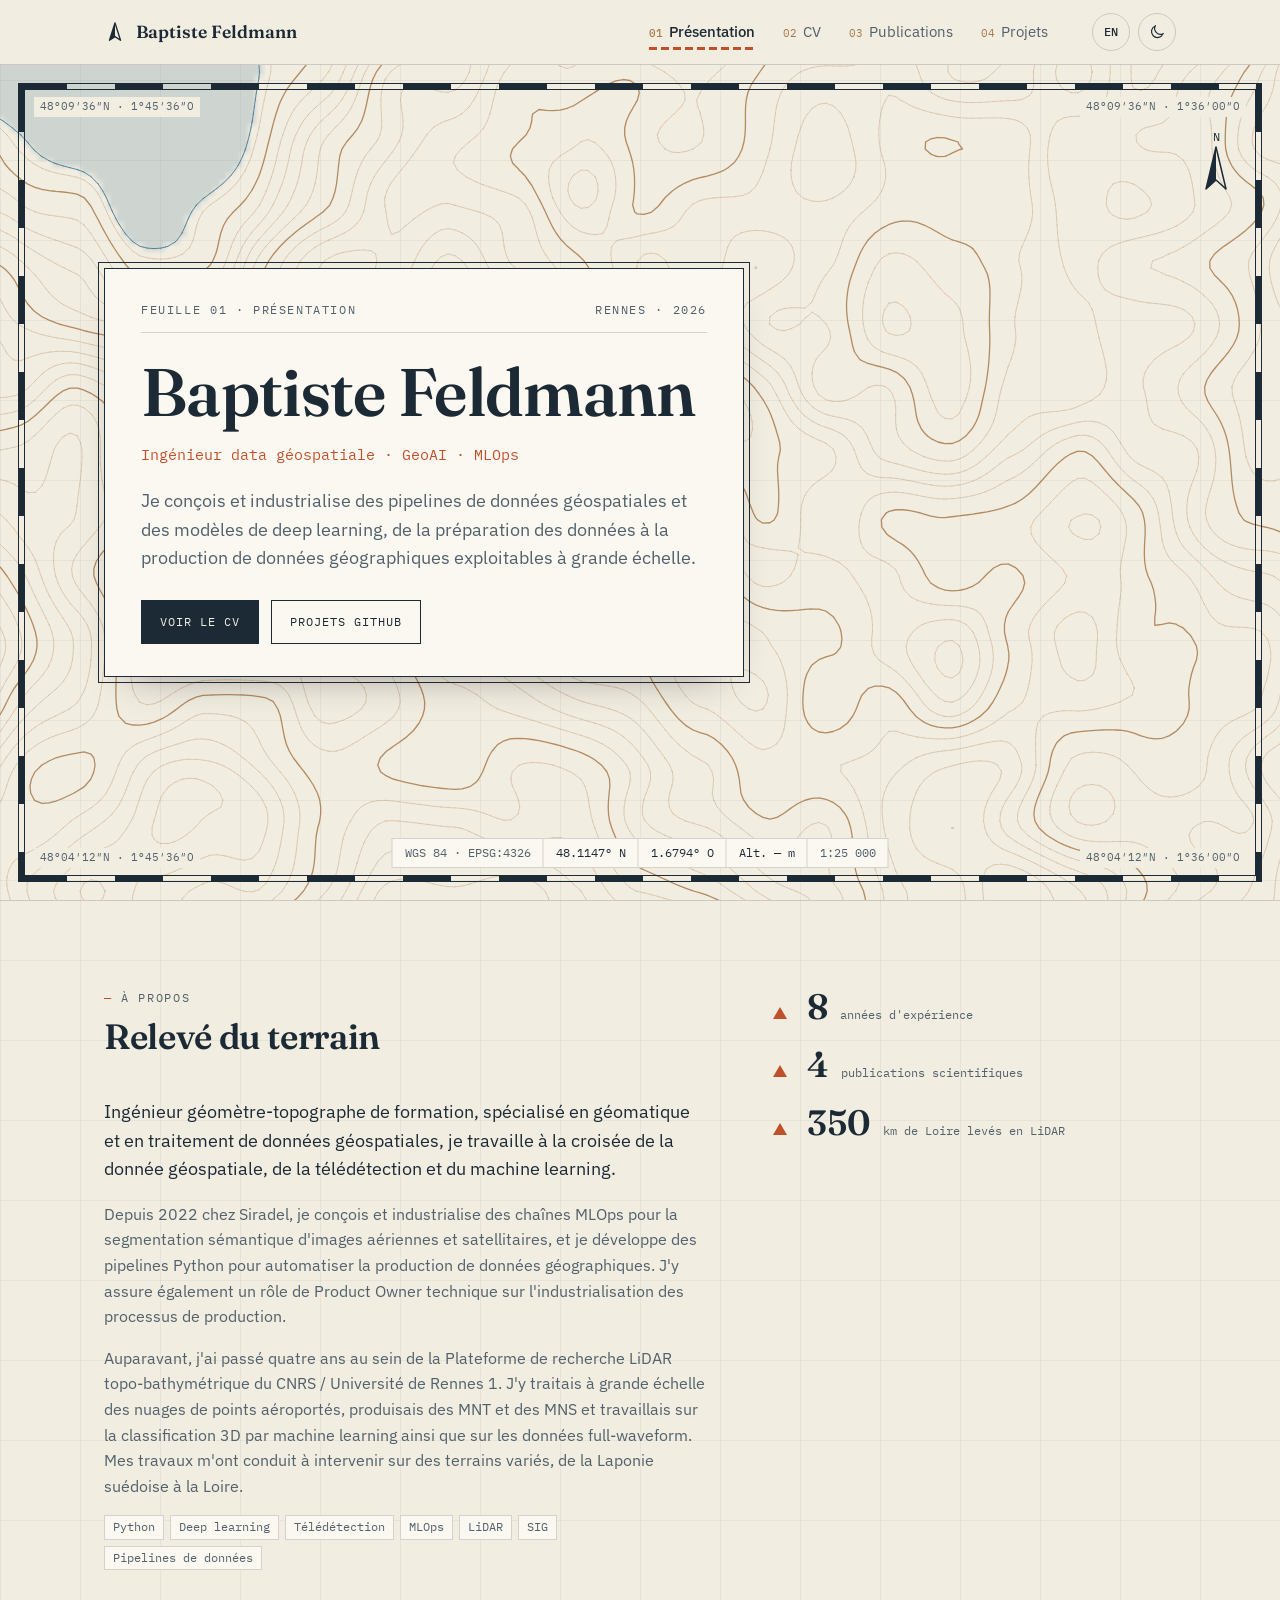
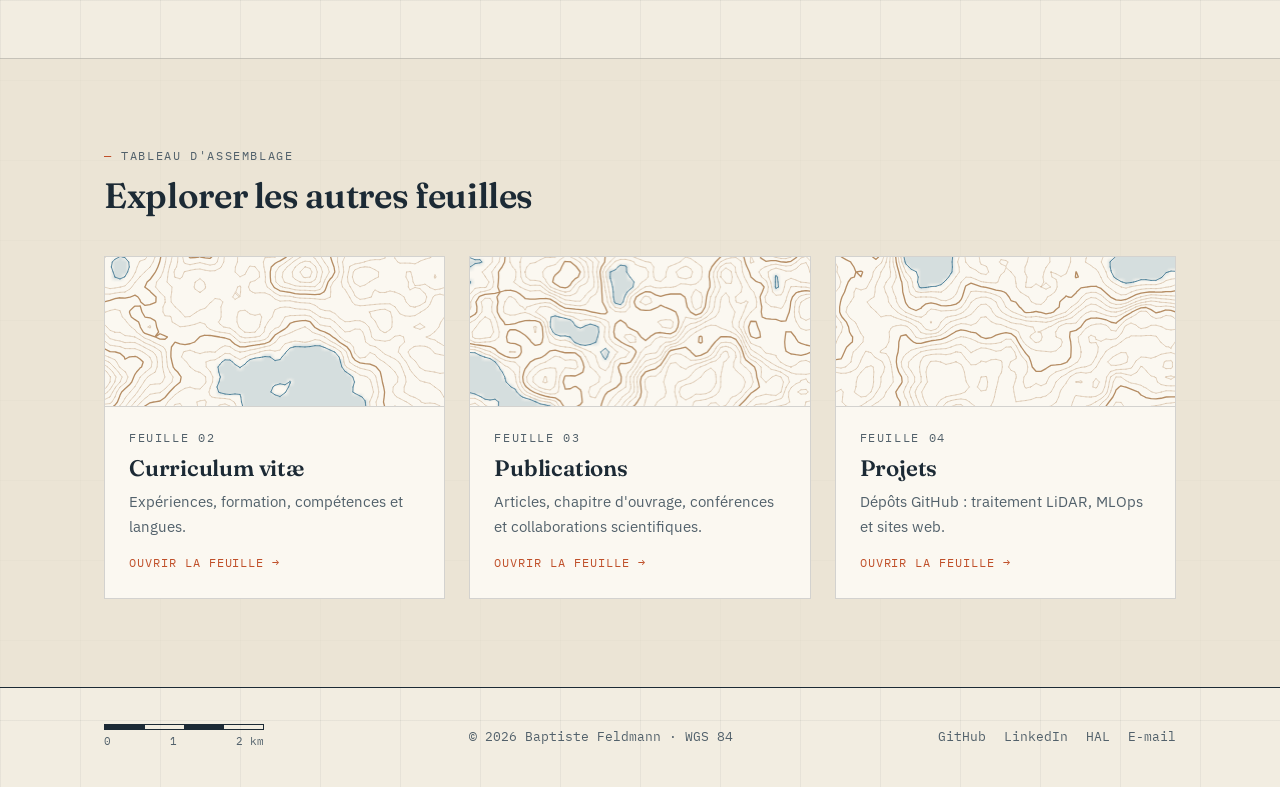
==== index.html @ 1d106fc7 "Publie le portfolio bilingue au style cartographique Quatre pages en français et leur version anglai" ====
<!doctype html>
<html lang="fr">
<head>
  <meta charset="utf-8">
  <meta name="viewport" content="width=device-width, initial-scale=1">
  <title>Baptiste Feldmann — Ingénieur data géospatiale</title>
  <meta name="description" content="Baptiste Feldmann, ingénieur data géospatiale à Rennes : pipelines Python, télédétection, deep learning, MLOps et LiDAR.">
  <link rel="alternate" hreflang="fr" href="https://baptistefeldmann.github.io/">
  <link rel="alternate" hreflang="en" href="https://baptistefeldmann.github.io/en/">
  <meta property="og:type" content="website">
  <meta property="og:title" content="Baptiste Feldmann — Ingénieur data géospatiale">
  <meta property="og:description" content="Pipelines de données géospatiales, télédétection, deep learning et MLOps.">
  <meta property="og:url" content="https://baptistefeldmann.github.io/">
  <link rel="icon" href="assets/favicon.svg" type="image/svg+xml">
  <link rel="preconnect" href="https://fonts.googleapis.com">
  <link rel="preconnect" href="https://fonts.gstatic.com" crossorigin>
  <link rel="stylesheet" href="https://fonts.googleapis.com/css2?family=Fraunces:opsz,wght@9..144,400;9..144,600&family=IBM+Plex+Mono:wght@400;500&family=IBM+Plex+Sans:wght@400;500;600&display=swap">
  <link rel="stylesheet" href="css/style.css">
  <script>(function(){var t;try{t=localStorage.getItem('theme')}catch(e){}document.documentElement.dataset.theme=t||(matchMedia('(prefers-color-scheme: dark)').matches?'dark':'light')})();</script>
  <script src="js/main.js" defer></script>
</head>
<body>

  <header class="site-header">
    <div class="container site-header__inner">
      <a class="brand" href="index.html">
        <svg width="22" height="22" viewBox="0 0 24 24" aria-hidden="true"><path d="M12 2 18 21 12 17 6 21Z" fill="none" stroke="currentColor" stroke-width="1.5" stroke-linejoin="round"/><path d="M12 2v15l-6 4Z" fill="currentColor"/></svg>
        Baptiste Feldmann
      </a>
      <nav class="site-nav" aria-label="Navigation principale">
        <a href="index.html" aria-current="page"><span>01</span>Présentation</a>
        <a href="cv.html"><span>02</span>CV</a>
        <a href="publications.html"><span>03</span>Publications</a>
        <a href="projets.html"><span>04</span>Projets</a>
      </nav>
      <a class="lang-switch" href="en/index.html" hreflang="en" lang="en" title="English version">EN</a>
      <button class="theme-toggle" type="button" aria-label="Basculer entre thème clair et sombre">
        <svg class="icon-moon" width="18" height="18" viewBox="0 0 24 24" fill="none" stroke="currentColor" stroke-width="1.6"><path d="M20 14.5A8 8 0 0 1 9.5 4a8 8 0 1 0 10.5 10.5Z"/></svg>
        <svg class="icon-sun" width="18" height="18" viewBox="0 0 24 24" fill="none" stroke="currentColor" stroke-width="1.6"><circle cx="12" cy="12" r="4"/><path d="M12 2v2M12 20v2M2 12h2M20 12h2M4.9 4.9l1.4 1.4M17.7 17.7l1.4 1.4M4.9 19.1l1.4-1.4M17.7 6.3l1.4-1.4"/></svg>
      </button>
    </div>
  </header>

  <main>
    <section class="hero">
      <canvas class="topo" data-seed="7" data-scale="520" data-levels="24" aria-hidden="true"></canvas>
      <div class="frame" aria-hidden="true"><i></i><i></i><i></i><i></i></div>
      <span class="coord coord--tl" aria-hidden="true">48°09′36″N · 1°45′36″O</span>
      <span class="coord coord--tr" aria-hidden="true">48°09′36″N · 1°36′00″O</span>
      <span class="coord coord--bl" aria-hidden="true">48°04′12″N · 1°45′36″O</span>
      <span class="coord coord--br" aria-hidden="true">48°04′12″N · 1°36′00″O</span>

      <svg class="north" width="40" height="64" viewBox="0 0 40 64" aria-hidden="true">
        <text x="20" y="12" text-anchor="middle" font-family="IBM Plex Mono, monospace" font-size="12" fill="currentColor">N</text>
        <path d="M20 18 30 60 20 51 10 60Z" fill="none" stroke="currentColor" stroke-width="1.5" stroke-linejoin="round"/>
        <path d="M20 18v33l-10 9Z" fill="currentColor"/>
      </svg>

      <div class="container hero__content">
        <div class="cartouche">
          <p class="label"><span>Feuille 01 · Présentation</span><span>Rennes · 2026</span></p>
          <h1>Baptiste Feldmann</h1>
          <p class="hero__role">Ingénieur data géospatiale · GeoAI · MLOps</p>
          <p class="hero__lead">Je conçois et industrialise des pipelines de données géospatiales et des modèles de deep learning, de la préparation des données à la production de données géographiques exploitables à grande échelle.</p>
          <div class="hero__actions">
            <a class="btn btn--primary" href="cv.html">Voir le CV</a>
            <a class="btn" href="projets.html">Projets GitHub</a>
          </div>
        </div>
      </div>

      <div class="statusbar" aria-hidden="true">
        <span class="hide-sm">WGS 84 · EPSG:4326</span>
        <span data-readout="lat">48.1147° N</span>
        <span data-readout="lon">1.6794° O</span>
        <span data-readout="alt">Alt. — m</span>
        <span class="hide-sm">1:25 000</span>
      </div>
    </section>

    <section class="section">
      <div class="container about">
        <div>
          <div class="section__head">
            <span class="label">À propos</span>
            <h2>Relevé du terrain</h2>
          </div>
          <p class="lead">Ingénieur géomètre-topographe de formation, spécialisé en géomatique et en traitement de données géospatiales, je travaille à la croisée de la donnée géospatiale, de la télédétection et du machine learning.</p>
          <p class="muted">Depuis 2022 chez Siradel, je conçois et industrialise des chaînes MLOps pour la segmentation sémantique d'images aériennes et satellitaires, et je développe des pipelines Python pour automatiser la production de données géographiques. J'y assure également un rôle de Product Owner technique sur l'industrialisation des processus de production.</p>
          <p class="muted">Auparavant, j'ai passé quatre ans au sein de la Plateforme de recherche LiDAR topo-bathymétrique du CNRS / Université de Rennes 1. J'y traitais à grande échelle des nuages de points aéroportés, produisais des MNT et des MNS et travaillais sur la classification 3D par machine learning ainsi que sur les données full-waveform. Mes travaux m'ont conduit à intervenir sur des terrains variés, de la Laponie suédoise à la Loire.</p>
          <ul class="tags" aria-label="Mots-clés">
            <li class="tag">Python</li>
            <li class="tag">Deep learning</li>
            <li class="tag">Télédétection</li>
            <li class="tag">MLOps</li>
            <li class="tag">LiDAR</li>
            <li class="tag">SIG</li>
            <li class="tag">Pipelines de données</li>
          </ul>
        </div>
        <div class="about__side">
          <ul class="spots" aria-label="Chiffres clés">
            <li class="spot"><strong>8</strong><span>années d'expérience</span></li>
            <li class="spot"><strong>4</strong><span>publications scientifiques</span></li>
            <li class="spot"><strong>350</strong><span>km de Loire levés en LiDAR</span></li>
          </ul>
        </div>
      </div>
    </section>

    <section class="section section--tint">
      <div class="container">
        <div class="section__head">
          <span class="label">Tableau d'assemblage</span>
          <h2>Explorer les autres feuilles</h2>
        </div>
        <div class="sheets">
          <a class="sheet" href="cv.html">
            <canvas class="topo" data-seed="21" data-scale="110" data-cell="5" data-levels="14" aria-hidden="true"></canvas>
            <div class="sheet__body">
              <span class="label">Feuille 02</span>
              <h3>Curriculum vitæ</h3>
              <p>Expériences, formation, compétences et langues.</p>
              <span class="sheet__go">Ouvrir la feuille →</span>
            </div>
          </a>
          <a class="sheet" href="publications.html">
            <canvas class="topo" data-seed="58" data-scale="110" data-cell="5" data-levels="14" aria-hidden="true"></canvas>
            <div class="sheet__body">
              <span class="label">Feuille 03</span>
              <h3>Publications</h3>
              <p>Articles, chapitre d'ouvrage, conférences et collaborations scientifiques.</p>
              <span class="sheet__go">Ouvrir la feuille →</span>
            </div>
          </a>
          <a class="sheet" href="projets.html">
            <canvas class="topo" data-seed="93" data-scale="110" data-cell="5" data-levels="14" aria-hidden="true"></canvas>
            <div class="sheet__body">
              <span class="label">Feuille 04</span>
              <h3>Projets</h3>
              <p>Dépôts GitHub : traitement LiDAR, MLOps et sites web.</p>
              <span class="sheet__go">Ouvrir la feuille →</span>
            </div>
          </a>
        </div>
      </div>
    </section>
  </main>

  <footer class="site-footer">
    <div class="container site-footer__inner">
      <div class="scalebar" aria-hidden="true">
        <div class="scalebar__bar"><span></span><span></span><span></span><span></span></div>
        <div class="scalebar__labels"><span>0</span><span>1</span><span>2 km</span></div>
      </div>
      <p>© <span data-year>2026</span> Baptiste Feldmann · WGS 84</p>
      <ul class="footer-links">
        <li><a href="https://github.com/baptistefeldmann">GitHub</a></li>
        <li><a href="https://www.linkedin.com/in/baptiste-feldmann-a589b4167">LinkedIn</a></li>
        <li><a href="https://hal.science/search/index/?q=authFullName_t%3A%22Baptiste+Feldmann%22">HAL</a></li>
        <li><a href="mailto:feldmann.baptiste@gmail.com">E-mail</a></li>
      </ul>
    </div>
  </footer>

</body>
</html>
---- css/style.css ----
/* ==========================================================================
   Portfolio — style cartographique
   ========================================================================== */

/* ---------- Jetons de couleur ---------- */
:root {
  --paper: #f2ede1;
  --paper-2: #e9e2d0;
  --paper-3: #fbf8f1;
  --ink: #1c2a35;
  --ink-soft: #52616b;
  --line: rgba(28, 42, 53, 0.18);
  --grid: rgba(28, 42, 53, 0.055);
  --contour: #a9794a;
  --water: #2d6a88;
  --accent: #c0502a;
  --forest: #5b7a4a;

  --font-title: "Fraunces", Georgia, serif;
  --font-body: "IBM Plex Sans", system-ui, sans-serif;
  --font-mono: "IBM Plex Mono", ui-monospace, monospace;

  --maxw: 1120px;
  --header-h: 64px;
  color-scheme: light;
}

[data-theme="dark"] {
  --paper: #0e1920;
  --paper-2: #13222c;
  --paper-3: #172935;
  --ink: #e3e7df;
  --ink-soft: #9fb0b8;
  --line: rgba(227, 231, 223, 0.16);
  --grid: rgba(227, 231, 223, 0.045);
  --contour: #c99a63;
  --water: #5fb0d4;
  --accent: #ee7a4c;
  --forest: #8fb07a;
  color-scheme: dark;
}

/* ---------- Base ---------- */
*, *::before, *::after { box-sizing: border-box; }
[hidden] { display: none !important; }

html { scroll-behavior: smooth; }

body {
  margin: 0;
  font-family: var(--font-body);
  font-size: 1rem;
  line-height: 1.6;
  color: var(--ink);
  background-color: var(--paper);
  /* graticule */
  background-image:
    linear-gradient(var(--grid) 1px, transparent 1px),
    linear-gradient(90deg, var(--grid) 1px, transparent 1px);
  background-size: 80px 80px;
  -webkit-font-smoothing: antialiased;
}

h1, h2, h3 {
  font-family: var(--font-title);
  font-weight: 600;
  line-height: 1.15;
  margin: 0 0 0.5em;
  letter-spacing: -0.01em;
}

p { margin: 0 0 1em; }
a { color: inherit; }
a:hover { color: var(--accent); }
:focus-visible { outline: 2px solid var(--accent); outline-offset: 3px; }

.mono { font-family: var(--font-mono); }

.container {
  width: 100%;
  max-width: var(--maxw);
  margin: 0 auto;
  padding: 0 24px;
}

.label {
  font-family: var(--font-mono);
  font-size: 0.72rem;
  letter-spacing: 0.14em;
  text-transform: uppercase;
  color: var(--ink-soft);
}

/* ---------- En-tête ---------- */
.site-header {
  position: sticky;
  top: 0;
  z-index: 50;
  background: color-mix(in srgb, var(--paper) 88%, transparent);
  backdrop-filter: blur(8px);
  border-bottom: 1px solid var(--line);
}

.site-header__inner {
  display: flex;
  align-items: center;
  gap: 24px;
  min-height: var(--header-h);
}

.brand {
  display: flex;
  align-items: center;
  gap: 10px;
  text-decoration: none;
  font-family: var(--font-title);
  font-weight: 600;
  font-size: 1.1rem;
}
.brand svg { flex: none; }

.site-nav {
  display: flex;
  gap: 4px;
  margin-left: auto;
}
.lang-switch + .theme-toggle { margin-left: -16px; }

.site-nav a {
  position: relative;
  display: flex;
  align-items: baseline;
  gap: 6px;
  padding: 8px 12px;
  text-decoration: none;
  font-size: 0.92rem;
  color: var(--ink-soft);
  white-space: nowrap;
}
.site-nav a span {
  font-family: var(--font-mono);
  font-size: 0.7rem;
  color: var(--contour);
}
.site-nav a:hover { color: var(--ink); }
.site-nav a[aria-current="page"] { color: var(--ink); font-weight: 500; }
.site-nav a[aria-current="page"]::after {
  content: "";
  position: absolute;
  left: 12px;
  right: 12px;
  bottom: 2px;
  height: 3px;
  background: repeating-linear-gradient(90deg, var(--accent) 0 8px, transparent 8px 12px);
}

.lang-switch,
.theme-toggle {
  display: grid;
  place-items: center;
  width: 38px;
  height: 38px;
  border: 1px solid var(--line);
  border-radius: 50%;
  background: transparent;
  color: var(--ink);
  cursor: pointer;
}
.lang-switch { font-family: var(--font-mono); font-size: 0.72rem; font-weight: 500; letter-spacing: 0.04em; text-decoration: none; }
.lang-switch:hover, .theme-toggle:hover { border-color: var(--ink); color: var(--ink); }
.site-nav + .lang-switch { margin-left: 8px; }
.theme-toggle .icon-sun { display: none; }
[data-theme="dark"] .theme-toggle .icon-sun { display: block; }
[data-theme="dark"] .theme-toggle .icon-moon { display: none; }

/* ---------- Boutons & étiquettes ---------- */
.btn {
  display: inline-flex;
  align-items: center;
  gap: 8px;
  padding: 11px 18px;
  border: 1px solid var(--ink);
  background: transparent;
  color: var(--ink);
  font-family: var(--font-mono);
  font-size: 0.78rem;
  letter-spacing: 0.08em;
  text-transform: uppercase;
  text-decoration: none;
  transition: background 0.15s, color 0.15s, border-color 0.15s;
}
.btn:hover { border-color: var(--accent); color: var(--accent); }
.btn--primary { background: var(--ink); color: var(--paper); }
.btn--primary:hover { background: var(--accent); border-color: var(--accent); color: #fff; }

.tags { display: flex; flex-wrap: wrap; gap: 6px; padding: 0; margin: 0; list-style: none; }
.tag {
  font-family: var(--font-mono);
  font-size: 0.72rem;
  padding: 2px 8px;
  border: 1px solid var(--line);
  color: var(--ink-soft);
  background: var(--paper-3);
}

/* ---------- Cadre de carte (neatline) ---------- */
.frame {
  position: absolute;
  inset: 18px;
  border: 1px solid var(--ink);
  pointer-events: none;
  z-index: 1;
}
.frame::after {
  content: "";
  position: absolute;
  inset: 5px;
  border: 1px solid var(--ink);
}
.frame i { position: absolute; }
.frame i:nth-child(1), .frame i:nth-child(2) {
  left: 0; right: 0; height: 5px;
  background: repeating-linear-gradient(90deg, var(--ink) 0 48px, transparent 48px 96px);
}
.frame i:nth-child(1) { top: 0; }
.frame i:nth-child(2) { bottom: 0; }
.frame i:nth-child(3), .frame i:nth-child(4) {
  top: 0; bottom: 0; width: 5px;
  background: repeating-linear-gradient(180deg, var(--ink) 0 48px, transparent 48px 96px);
}
.frame i:nth-child(3) { left: 0; }
.frame i:nth-child(4) { right: 0; }

/* ---------- Cartouche (bloc titre de carte) ---------- */
.cartouche {
  position: relative;
  background: var(--paper-3);
  border: 1px solid var(--ink);
  outline: 1px solid var(--ink);
  outline-offset: 5px;
  padding: 32px 36px;
  box-shadow: 0 18px 40px -24px rgba(0, 0, 0, 0.45);
}
.cartouche .label {
  display: flex;
  justify-content: space-between;
  gap: 16px;
  padding-bottom: 12px;
  margin-bottom: 20px;
  border-bottom: 1px solid var(--line);
}

/* ---------- Canvas topographique ---------- */
canvas.topo { display: block; width: 100%; height: 100%; }

/* ---------- Hero (page d'accueil) ---------- */
.hero {
  position: relative;
  min-height: calc(100svh - var(--header-h));
  display: flex;
  align-items: center;
  overflow: hidden;
  cursor: crosshair;
  border-bottom: 1px solid var(--line);
}
.hero > canvas.topo { position: absolute; inset: 0; }

.hero__content { position: relative; z-index: 2; padding: 110px 24px 130px; }
.hero .cartouche { max-width: 640px; cursor: auto; }

.hero h1 { font-size: clamp(2.4rem, 6vw, 4.2rem); margin-bottom: 0.2em; }
.hero__role {
  font-family: var(--font-mono);
  font-size: 0.92rem;
  color: var(--accent);
  margin-bottom: 1.4em;
}
.hero__lead { font-size: 1.1rem; color: var(--ink-soft); max-width: 52ch; }
.hero__actions { display: flex; flex-wrap: wrap; gap: 12px; margin-top: 28px; }

.coord {
  position: absolute;
  z-index: 2;
  font-family: var(--font-mono);
  font-size: 0.7rem;
  color: var(--ink-soft);
  background: var(--paper);
  padding: 1px 6px;
}
.coord--tl { top: 32px; left: 34px; }
.coord--tr { top: 32px; right: 34px; }
.coord--bl { bottom: 32px; left: 34px; }
.coord--br { bottom: 32px; right: 34px; }

.north {
  position: absolute;
  z-index: 2;
  top: 64px;
  right: 44px;
  color: var(--ink);
}

.statusbar {
  position: absolute;
  z-index: 2;
  left: 50%;
  bottom: 32px;
  transform: translateX(-50%);
  display: flex;
  border: 1px solid var(--line);
  background: var(--paper-3);
  font-family: var(--font-mono);
  font-size: 0.72rem;
  color: var(--ink-soft);
  white-space: nowrap;
}
.statusbar span { padding: 5px 12px; }
.statusbar span + span { border-left: 1px solid var(--line); }
.statusbar [data-readout] { color: var(--ink); min-width: 11ch; }

/* ---------- Barre d'échelle ---------- */
.scalebar { font-family: var(--font-mono); font-size: 0.68rem; color: var(--ink-soft); width: 160px; }
.scalebar__bar { display: flex; height: 6px; border: 1px solid var(--ink); }
.scalebar__bar span { flex: 1; }
.scalebar__bar span:nth-child(odd) { background: var(--ink); }
.scalebar__labels { display: flex; justify-content: space-between; margin-top: 3px; }

/* ---------- En-tête des pages intérieures ---------- */
.page-head {
  position: relative;
  overflow: hidden;
  padding: 72px 0 64px;
  border-bottom: 1px solid var(--line);
}
.page-head > canvas.topo {
  position: absolute;
  inset: 0;
  -webkit-mask-image: linear-gradient(to right, transparent 15%, #000 70%);
  mask-image: linear-gradient(to right, transparent 15%, #000 70%);
}
.page-head .container { position: relative; }
.page-head .cartouche { max-width: 600px; }
.page-head h1 { font-size: clamp(2rem, 4.5vw, 3rem); }
.page-head p:last-child { margin-bottom: 0; color: var(--ink-soft); }

/* ---------- Sections ---------- */
.section { padding: 88px 0; }
.section + .section { border-top: 1px solid var(--line); }
.section--tint { background: color-mix(in srgb, var(--paper-2) 70%, transparent); }

.section__head { margin-bottom: 40px; }
.section__head h2 { font-size: clamp(1.6rem, 3vw, 2.2rem); }
.section__head .label { display: block; margin-bottom: 10px; }
.section__head .label::before { content: "— "; color: var(--accent); }

.lead { font-size: 1.12rem; }
.muted { color: var(--ink-soft); }

/* ---------- Accueil : à propos + points cotés ---------- */
.about {
  display: grid;
  grid-template-columns: 1.5fr 1fr;
  gap: 64px;
  align-items: start;
}

.spots { list-style: none; margin: 0; padding: 0; display: grid; gap: 22px; }
.spot { display: grid; grid-template-columns: 22px auto 1fr; align-items: baseline; gap: 12px; }
.spot::before {
  content: "";
  width: 0; height: 0;
  border-left: 7px solid transparent;
  border-right: 7px solid transparent;
  border-bottom: 12px solid var(--accent);
}
.spot strong { font-family: var(--font-title); font-size: 2.2rem; font-weight: 600; line-height: 1; }
.spot span { font-family: var(--font-mono); font-size: 0.78rem; color: var(--ink-soft); }

.about__side { display: grid; gap: 40px; }

/* ---------- Accueil : index des feuilles ---------- */
.sheets {
  display: grid;
  grid-template-columns: repeat(3, 1fr);
  gap: 24px;
}

.sheet {
  display: flex;
  flex-direction: column;
  text-decoration: none;
  background: var(--paper-3);
  border: 1px solid var(--line);
  transition: transform 0.2s, border-color 0.2s, box-shadow 0.2s;
}
.sheet:hover {
  color: inherit;
  transform: translateY(-4px);
  border-color: var(--ink);
  box-shadow: 0 16px 32px -22px rgba(0, 0, 0, 0.5);
}
.sheet canvas.topo { height: 150px; border-bottom: 1px solid var(--line); }
.sheet__body { padding: 22px 24px 26px; display: flex; flex-direction: column; flex: 1; }
.sheet__body h3 { font-size: 1.4rem; margin: 8px 0 8px; }
.sheet__body p { color: var(--ink-soft); font-size: 0.95rem; }
.sheet__go { margin-top: auto; font-family: var(--font-mono); font-size: 0.75rem; letter-spacing: 0.08em; text-transform: uppercase; color: var(--accent); }

/* ---------- CV : itinéraire ---------- */
.cv-layout {
  display: grid;
  grid-template-columns: minmax(0, 1.7fr) minmax(0, 1fr);
  gap: 64px;
  align-items: start;
}

.cv-block + .cv-block { margin-top: 56px; }
.cv-block > h2 { font-size: 1.6rem; display: flex; align-items: baseline; gap: 12px; }
.cv-block > h2 .label { font-size: 0.68rem; }

.route { list-style: none; margin: 28px 0 0; padding: 0 0 0 38px; position: relative; }
.route::before {
  content: "";
  position: absolute;
  left: 8px;
  top: 10px;
  bottom: 24px;
  border-left: 2px dashed var(--accent);
}

.waypoint { position: relative; padding-bottom: 36px; }
.waypoint:last-child { padding-bottom: 0; }
.waypoint::before {
  content: "";
  position: absolute;
  left: -38px;
  top: 4px;
  width: 18px;
  height: 18px;
  border-radius: 50%;
  border: 2px solid var(--accent);
  background: var(--accent);
  box-shadow: inset 0 0 0 3px var(--paper);
}
.route--edu::before { border-left-color: var(--water); }
.route--edu .waypoint::before { border-color: var(--water); background: var(--water); }

.waypoint__date { font-family: var(--font-mono); font-size: 0.78rem; color: var(--ink-soft); }
.waypoint h3 { font-size: 1.25rem; margin: 4px 0 2px; }
.waypoint__org { font-weight: 500; margin-bottom: 10px; }
.waypoint__org span { color: var(--ink-soft); font-weight: 400; }
.waypoint p { color: var(--ink-soft); }
.waypoint ul:not(.tags) { margin: 0 0 12px; padding-left: 18px; color: var(--ink-soft); }

/* ---------- CV : légende des compétences ---------- */
.aside-stack { display: grid; gap: 28px; position: sticky; top: calc(var(--header-h) + 24px); }

.legend {
  background: var(--paper-3);
  border: 1px solid var(--ink);
  padding: 24px;
}
.legend > .label { display: block; padding-bottom: 12px; margin-bottom: 16px; border-bottom: 1px solid var(--line); }
.legend h3 { font-family: var(--font-body); font-size: 0.88rem; font-weight: 600; margin: 18px 0 10px; display: flex; align-items: center; gap: 10px; }
.legend ul { list-style: none; margin: 0; padding: 0; display: grid; gap: 8px; }
.legend li { display: flex; align-items: center; justify-content: space-between; gap: 12px; font-size: 0.9rem; }

/* symboles de légende */
.sym { flex: none; display: inline-block; width: 14px; height: 14px; --c: var(--accent); }
.sym--point { border-radius: 50%; background: var(--c); box-shadow: inset 0 0 0 3px var(--paper-3); border: 1.5px solid var(--c); }
.sym--area { background: repeating-linear-gradient(45deg, var(--c) 0 1.5px, transparent 1.5px 4px); border: 1.5px solid var(--c); }
.sym--line { height: 3px; width: 18px; background: repeating-linear-gradient(90deg, var(--c) 0 5px, transparent 5px 8px); }
.sym--tri { width: 0; height: 0; border-left: 7px solid transparent; border-right: 7px solid transparent; border-bottom: 12px solid var(--c); }

/* niveau façon barre d'échelle */
.level {
  position: relative;
  flex: none;
  width: 80px;
  height: 7px;
  margin-left: auto;
  border: 1px solid var(--ink-soft);
  background: linear-gradient(90deg, var(--ink) var(--v, 0%), transparent var(--v, 0%));
}
.level::after {
  content: "";
  position: absolute;
  inset: 0;
  background: repeating-linear-gradient(90deg, transparent 0 calc(20% - 1px), var(--paper-3) calc(20% - 1px) 20%);
}

.legend__group + .legend__group { margin-top: 16px; }
.legend__group h3 { margin: 0 0 4px; }
.legend__group p { margin: 0 0 0 24px; font-size: 0.84rem; color: var(--ink-soft); }

.legend p.note { font-size: 0.9rem; color: var(--ink-soft); margin: 0 0 12px; }
.legend p.note:last-child { margin-bottom: 0; }
.legend p.note strong { color: var(--ink); font-weight: 600; }

.cv-download { display: grid; gap: 12px; justify-items: center; }
.cv-download .btn { width: 100%; justify-content: center; }
.cv-download__alt { font-family: var(--font-mono); font-size: 0.75rem; color: var(--ink-soft); }

/* ---------- Publications ---------- */
.pub-layout {
  display: grid;
  grid-template-columns: 240px minmax(0, 1fr);
  gap: 56px;
  align-items: start;
}

.layers {
  position: sticky;
  top: calc(var(--header-h) + 24px);
  background: var(--paper-3);
  border: 1px solid var(--ink);
  padding: 20px;
}
.layers > .label { display: block; padding-bottom: 10px; margin-bottom: 12px; border-bottom: 1px solid var(--line); }
.layer {
  display: flex;
  align-items: center;
  gap: 10px;
  padding: 7px 0;
  font-size: 0.9rem;
  cursor: pointer;
}
.layer input { accent-color: var(--ink); margin: 0; }
.layer__count { margin-left: auto; font-family: var(--font-mono); font-size: 0.75rem; color: var(--ink-soft); }

.pubs { display: grid; gap: 0; }
.pub {
  display: grid;
  grid-template-columns: 64px minmax(0, 1fr);
  gap: 20px;
  padding: 26px 0;
  border-bottom: 1px solid var(--line);
}
.pub:first-child { padding-top: 0; }
.pub__year { font-family: var(--font-mono); font-size: 0.9rem; color: var(--ink-soft); padding-top: 2px; }
.pub__type { display: inline-flex; align-items: center; gap: 8px; font-family: var(--font-mono); font-size: 0.7rem; letter-spacing: 0.1em; text-transform: uppercase; color: var(--ink-soft); }
.pub h3 { font-size: 1.2rem; margin: 8px 0 6px; }
.pub__authors { margin-bottom: 2px; font-size: 0.95rem; }
.pub__venue { color: var(--ink-soft); font-size: 0.92rem; margin-bottom: 10px; }
.pub__links { display: flex; gap: 16px; font-family: var(--font-mono); font-size: 0.75rem; }
.pub__links a { color: var(--accent); text-decoration: none; }
.pub__links a:hover { text-decoration: underline; }

.pub[data-type="article"] .sym { --c: var(--water); }
.pub[data-type="chapter"] .sym { --c: var(--forest); }
.pub[data-type="conference"] .sym { --c: var(--accent); }
.pub[data-type="thesis"] .sym { --c: var(--contour); }
.pub__note { font-size: 0.88rem; color: var(--ink-soft); margin: -4px 0 10px; }

.collabs {
  display: grid;
  grid-template-columns: repeat(auto-fill, minmax(250px, 1fr));
  gap: 20px;
}
.collab {
  background: var(--paper-3);
  border: 1px solid var(--line);
  padding: 22px;
  position: relative;
}
.collab::before {
  content: "";
  position: absolute;
  top: 22px;
  right: 22px;
  width: 12px;
  height: 12px;
  border-radius: 50% 50% 50% 0;
  transform: rotate(-45deg);
  background: var(--accent);
}
.collab h3 { font-family: var(--font-body); font-size: 1rem; margin: 10px 0 4px; padding-right: 24px; }
.collab p { font-size: 0.9rem; color: var(--ink-soft); margin: 0; }
.collab__link { display: inline-block; margin-top: 12px; font-family: var(--font-mono); font-size: 0.75rem; color: var(--accent); text-decoration: none; }
.collab__link:hover { text-decoration: underline; }
.waypoint__org a { text-decoration-color: var(--line); text-underline-offset: 3px; }

/* ---------- Projets ---------- */
.tiles {
  display: grid;
  grid-template-columns: repeat(2, minmax(0, 1fr));
  gap: 24px;
}
.tile {
  display: flex;
  flex-direction: column;
  background: var(--paper-3);
  border: 1px solid var(--line);
  transition: transform 0.2s, border-color 0.2s, box-shadow 0.2s;
}
.tile:hover { transform: translateY(-4px); border-color: var(--ink); box-shadow: 0 16px 32px -22px rgba(0, 0, 0, 0.5); }
.tile__map { position: relative; height: 170px; border-bottom: 1px solid var(--line); }
.tile__ref {
  position: absolute;
  top: 10px;
  left: 10px;
  font-family: var(--font-mono);
  font-size: 0.68rem;
  background: var(--paper-3);
  border: 1px solid var(--line);
  padding: 1px 6px;
  color: var(--ink-soft);
}
.tile__body { padding: 20px 22px 22px; display: flex; flex-direction: column; flex: 1; }
.tile h3 { font-family: var(--font-mono); font-size: 1.02rem; font-weight: 500; margin: 0 0 8px; }
.tile h3 a { text-decoration: none; }
.tile h3 a::after { content: " ↗"; color: var(--accent); }
.tile p { color: var(--ink-soft); font-size: 0.93rem; }
.tile .tags { margin-bottom: 16px; }
.tile__meta {
  margin-top: auto;
  display: flex;
  gap: 18px;
  padding-top: 14px;
  border-top: 1px dashed var(--line);
  font-family: var(--font-mono);
  font-size: 0.75rem;
  color: var(--ink-soft);
}
.tile__meta a { margin-left: auto; color: var(--accent); text-decoration: none; }
.tile__meta a:hover { text-decoration: underline; }
.tiles-more { margin-top: 40px; text-align: center; }
.tiles + .section__head { margin-top: 88px; }
.section__head p { margin: 0; max-width: 60ch; }
.status {
  font-family: var(--font-mono);
  font-size: 0.68rem;
  letter-spacing: 0.08em;
  text-transform: uppercase;
  padding: 1px 6px;
  border: 1px dashed var(--ink-soft);
  color: var(--ink-soft);
}
.lang { display: inline-flex; align-items: center; gap: 6px; }
.lang i { width: 10px; height: 10px; border-radius: 50%; background: var(--c); }

/* ---------- Pied de page ---------- */
.site-footer { border-top: 1px solid var(--ink); padding: 36px 0; margin-top: 0; }
.site-footer__inner {
  display: flex;
  flex-wrap: wrap;
  align-items: center;
  justify-content: space-between;
  gap: 24px;
  font-size: 0.8rem;
  color: var(--ink-soft);
}
.site-footer p { margin: 0; font-family: var(--font-mono); }
.footer-links { display: flex; flex-wrap: wrap; gap: 18px; list-style: none; margin: 0; padding: 0; font-family: var(--font-mono); }
.footer-links a { text-decoration: none; }

/* ---------- Responsive ---------- */
@media (max-width: 900px) {
  .about, .cv-layout, .pub-layout { grid-template-columns: 1fr; gap: 48px; }
  .sheets { grid-template-columns: 1fr; }
  .aside-stack, .layers { position: static; }
  .coord--tr, .coord--bl { display: none; }
  .statusbar .hide-sm { display: none; }
}

@media (max-width: 640px) {
  .container { padding: 0 16px; }
  .site-header__inner { flex-wrap: wrap; gap: 8px 16px; padding-top: 10px; }
  .lang-switch { margin-left: auto !important; }
  .lang-switch + .theme-toggle { margin-left: 0; }
  .site-nav { order: 3; width: 100%; margin: 0 -16px; padding: 0 8px 4px; overflow-x: auto; }
  .frame { inset: 10px; }
  .coord { display: none; }
  .north { top: 26px; right: 26px; transform: scale(0.8); }
  .hero__content { padding: 72px 16px 96px; }
  .cartouche { padding: 24px 22px; outline-offset: 4px; }
  .statusbar { bottom: 20px; font-size: 0.66rem; }
  .statusbar span { padding: 4px 8px; }
  .section { padding: 64px 0; }
  .pub { grid-template-columns: 1fr; gap: 4px; }
  .tiles { grid-template-columns: 1fr; }
}

@media (prefers-reduced-motion: reduce) {
  html { scroll-behavior: auto; }
  .sheet, .tile { transition: none; }
  .sheet:hover, .tile:hover { transform: none; }
}
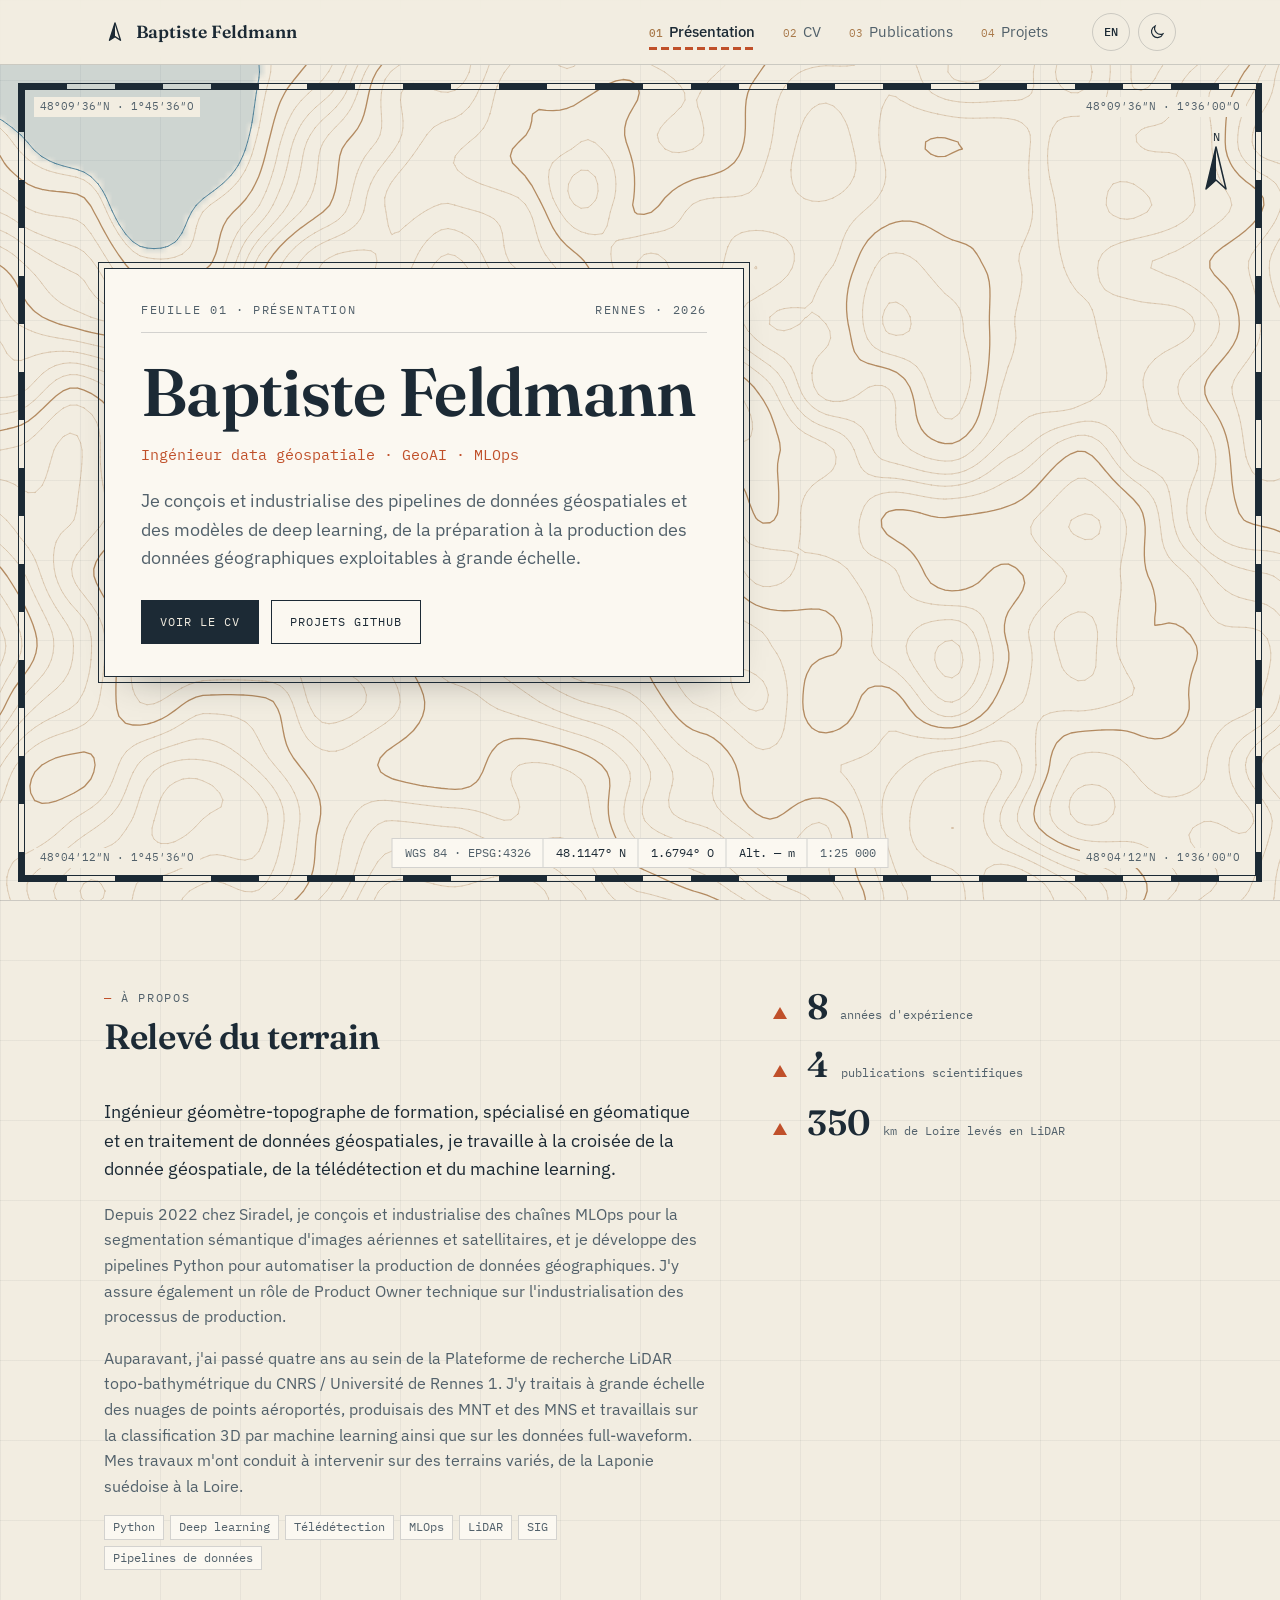
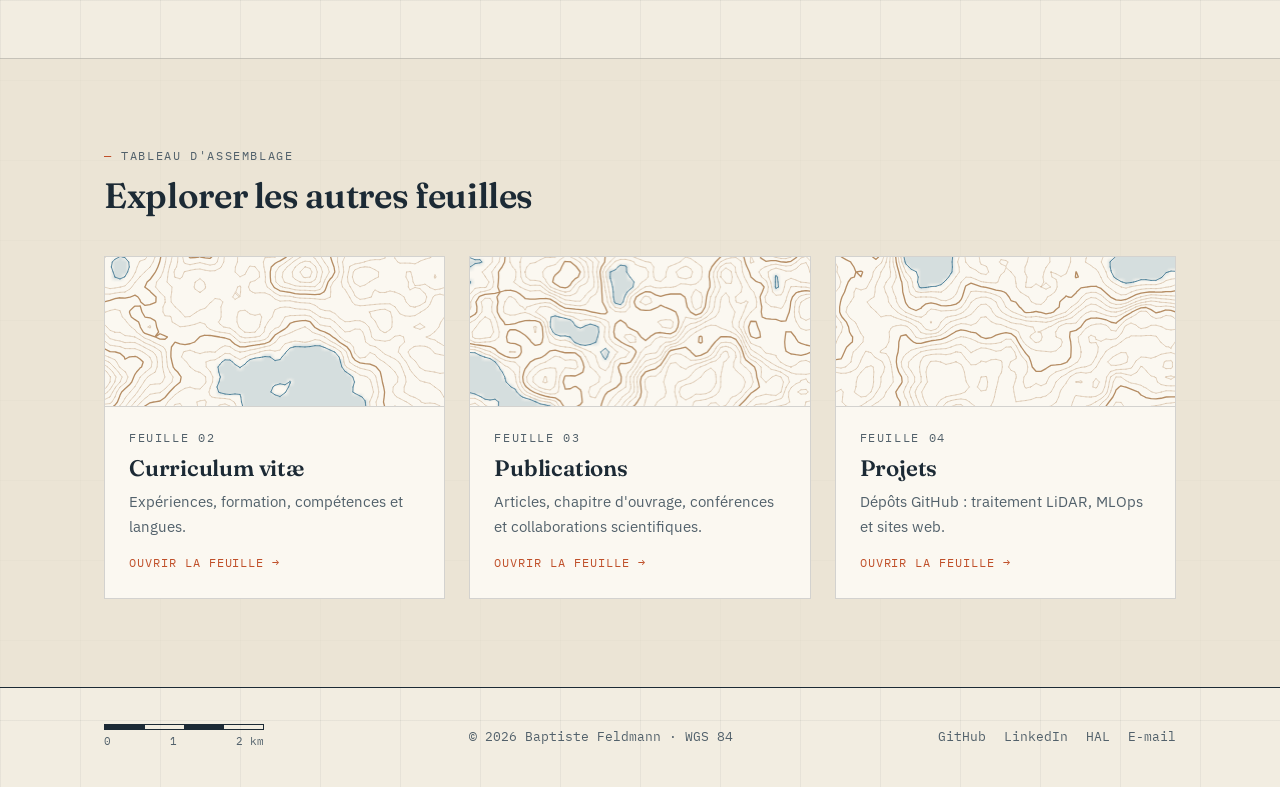
==== commit 97cc53d2: "Allège la phrase d'accroche de la page d'accueil Supprime la répétition de « données » (FR) et align" ====
--- a/index.html
+++ b/index.html
@@ -5,12 +5,19 @@
   <meta name="viewport" content="width=device-width, initial-scale=1">
   <title>Baptiste Feldmann — Ingénieur data géospatiale</title>
   <meta name="description" content="Baptiste Feldmann, ingénieur data géospatiale à Rennes : pipelines Python, télédétection, deep learning, MLOps et LiDAR.">
+  <meta property="og:type" content="website">
+  <meta property="og:site_name" content="Baptiste Feldmann">
+  <meta property="og:locale" content="fr_FR">
+  <meta property="og:title" content="Baptiste Feldmann — Ingénieur data géospatiale">
+  <meta property="og:description" content="Baptiste Feldmann, ingénieur data géospatiale à Rennes : pipelines Python, télédétection, deep learning, MLOps et LiDAR.">
+  <meta property="og:url" content="https://baptistefeldmann.github.io/">
+  <meta property="og:image" content="https://baptistefeldmann.github.io/assets/apercu_fr.png">
+  <meta property="og:image:width" content="2400">
+  <meta property="og:image:height" content="1254">
+  <meta property="og:image:alt" content="Baptiste Feldmann — Ingénieur data géospatiale · GeoAI · MLOps — portfolio sur fond de carte topographique">
+  <meta name="twitter:card" content="summary_large_image">
   <link rel="alternate" hreflang="fr" href="https://baptistefeldmann.github.io/">
   <link rel="alternate" hreflang="en" href="https://baptistefeldmann.github.io/en/">
-  <meta property="og:type" content="website">
-  <meta property="og:title" content="Baptiste Feldmann — Ingénieur data géospatiale">
-  <meta property="og:description" content="Pipelines de données géospatiales, télédétection, deep learning et MLOps.">
-  <meta property="og:url" content="https://baptistefeldmann.github.io/">
   <link rel="icon" href="assets/favicon.svg" type="image/svg+xml">
   <link rel="preconnect" href="https://fonts.googleapis.com">
   <link rel="preconnect" href="https://fonts.gstatic.com" crossorigin>
@@ -61,7 +68,7 @@
           <p class="label"><span>Feuille 01 · Présentation</span><span>Rennes · 2026</span></p>
           <h1>Baptiste Feldmann</h1>
           <p class="hero__role">Ingénieur data géospatiale · GeoAI · MLOps</p>
-          <p class="hero__lead">Je conçois et industrialise des pipelines de données géospatiales et des modèles de deep learning, de la préparation des données à la production de données géographiques exploitables à grande échelle.</p>
+          <p class="hero__lead">Je conçois et industrialise des pipelines de données géospatiales et des modèles de deep learning, de la préparation à la production des données géographiques exploitables à grande échelle.</p>
           <div class="hero__actions">
             <a class="btn btn--primary" href="cv.html">Voir le CV</a>
             <a class="btn" href="projets.html">Projets GitHub</a>
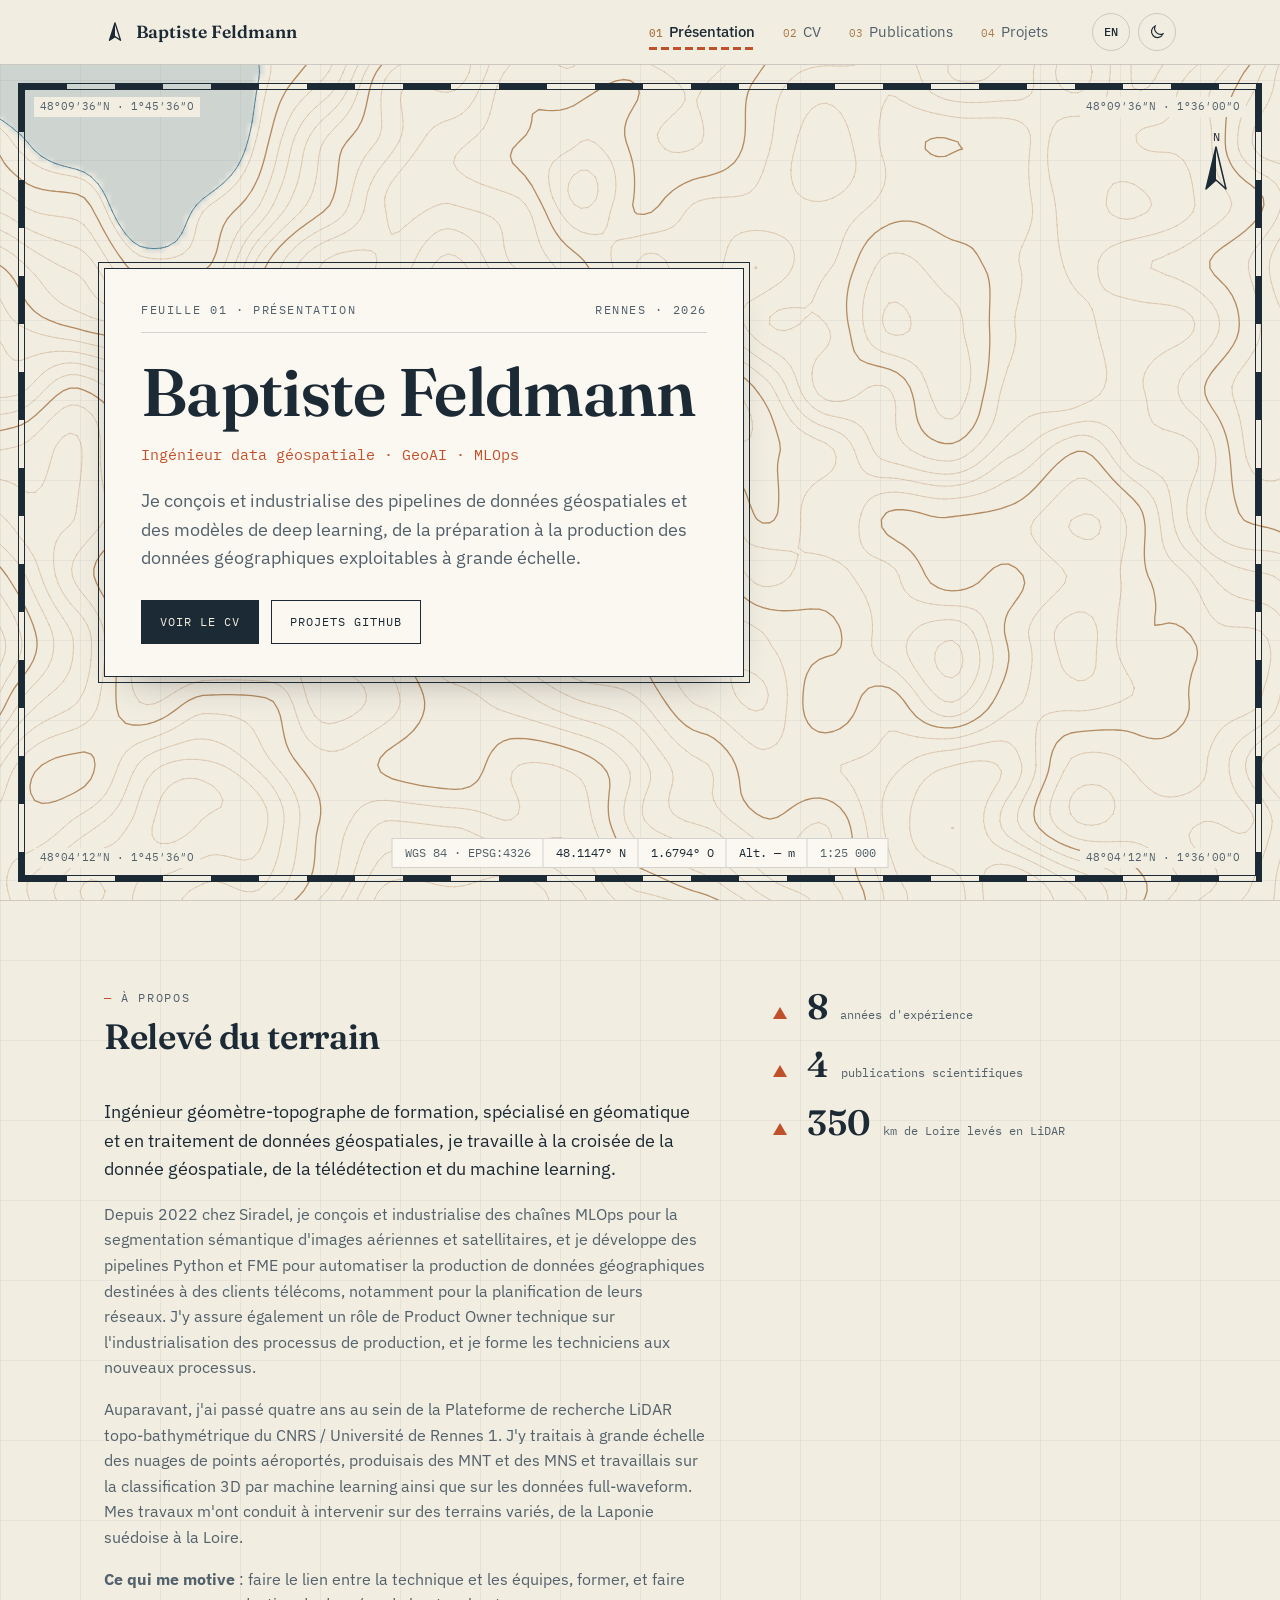
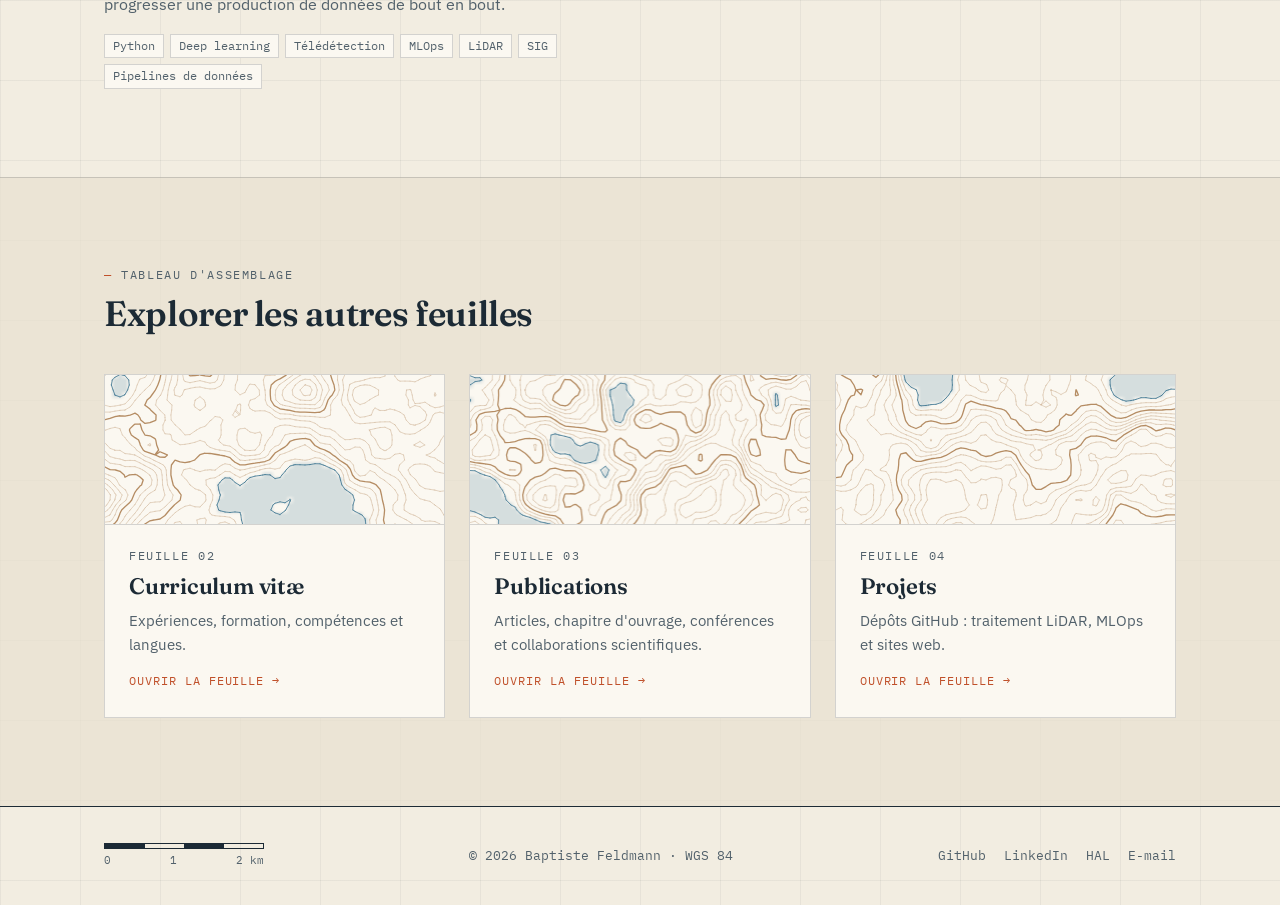
==== commit ec879054: "Précise le contexte télécom et ajoute ce qui motive Baptiste - Siradel : données géographiques desti" ====
--- a/index.html
+++ b/index.html
@@ -93,8 +93,9 @@
             <h2>Relevé du terrain</h2>
           </div>
           <p class="lead">Ingénieur géomètre-topographe de formation, spécialisé en géomatique et en traitement de données géospatiales, je travaille à la croisée de la donnée géospatiale, de la télédétection et du machine learning.</p>
-          <p class="muted">Depuis 2022 chez Siradel, je conçois et industrialise des chaînes MLOps pour la segmentation sémantique d'images aériennes et satellitaires, et je développe des pipelines Python pour automatiser la production de données géographiques. J'y assure également un rôle de Product Owner technique sur l'industrialisation des processus de production.</p>
+          <p class="muted">Depuis 2022 chez Siradel, je conçois et industrialise des chaînes MLOps pour la segmentation sémantique d'images aériennes et satellitaires, et je développe des pipelines Python et FME pour automatiser la production de données géographiques destinées à des clients télécoms, notamment pour la planification de leurs réseaux. J'y assure également un rôle de Product Owner technique sur l'industrialisation des processus de production, et je forme les techniciens aux nouveaux processus.</p>
           <p class="muted">Auparavant, j'ai passé quatre ans au sein de la Plateforme de recherche LiDAR topo-bathymétrique du CNRS / Université de Rennes 1. J'y traitais à grande échelle des nuages de points aéroportés, produisais des MNT et des MNS et travaillais sur la classification 3D par machine learning ainsi que sur les données full-waveform. Mes travaux m'ont conduit à intervenir sur des terrains variés, de la Laponie suédoise à la Loire.</p>
+          <p class="muted"><strong>Ce qui me motive</strong> : faire le lien entre la technique et les équipes, former, et faire progresser une production de données de bout en bout.</p>
           <ul class="tags" aria-label="Mots-clés">
             <li class="tag">Python</li>
             <li class="tag">Deep learning</li>
